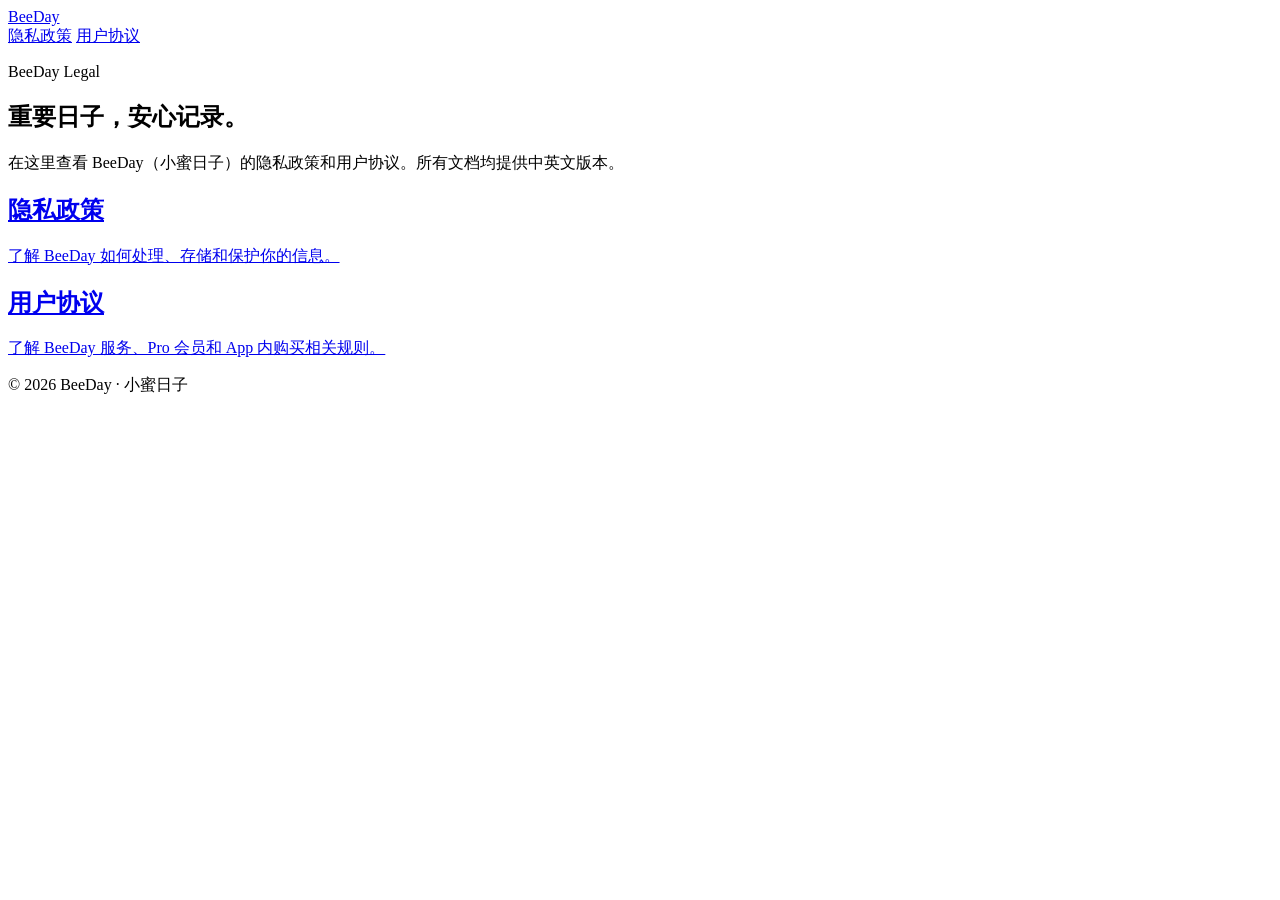
==== index.html @ bf7a6f74 "Add index.html" ====
<!doctype html>
<html lang="zh-CN">
  <head>
    <meta charset="utf-8">
    <meta name="viewport" content="width=device-width, initial-scale=1">
    <meta name="description" content="BeeDay legal documents and privacy information.">
    <title>BeeDay · Legal</title>
    <link rel="stylesheet" href="./styles.css">
  </head>
  <body>
    <header class="site-header">
      <nav class="nav" aria-label="Main navigation">
        <a class="brand" href="./">BeeDay</a>
        <div class="nav-links">
          <a href="./privacy.html">隐私政策</a>
          <a href="./terms.html">用户协议</a>
        </div>
      </nav>
    </header>
    <main>
      <section class="hero">
        <p class="eyebrow">BeeDay Legal</p>
        <h1>重要日子，安心记录。</h1>
        <p class="lead">
          在这里查看 BeeDay（小蜜日子）的隐私政策和用户协议。所有文档均提供中英文版本。
        </p>
        <div class="cards">
          <a class="card" href="./privacy.html">
            <h2>隐私政策</h2>
            <p>了解 BeeDay 如何处理、存储和保护你的信息。</p>
          </a>
          <a class="card" href="./terms.html">
            <h2>用户协议</h2>
            <p>了解 BeeDay 服务、Pro 会员和 App 内购买相关规则。</p>
          </a>
        </div>
      </section>
    </main>
    <footer class="site-footer">© 2026 BeeDay · 小蜜日子</footer>
  </body>
</html>
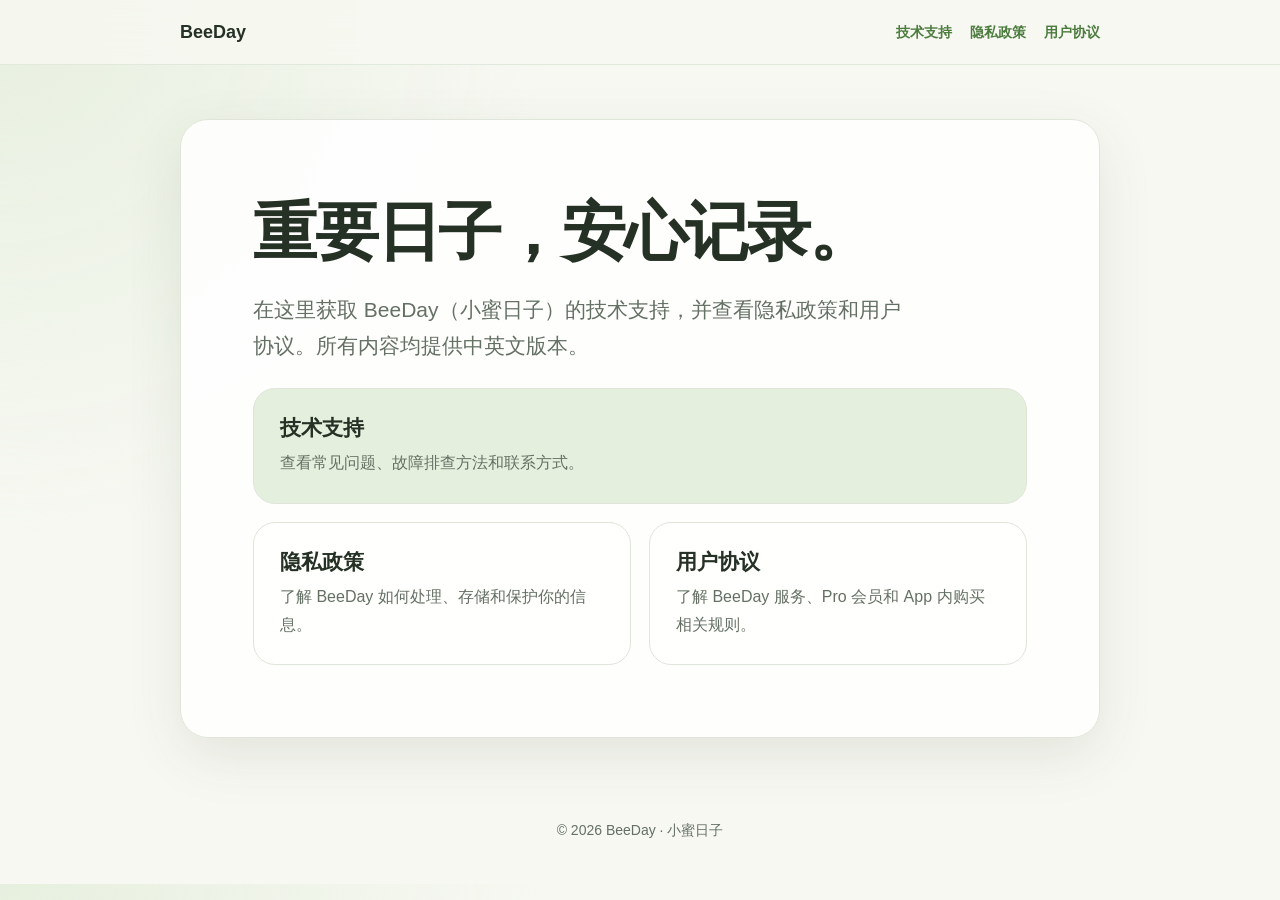
==== commit 26032121: "Add BeeDay technical support page" ====
--- a/index.html
+++ b/index.html
@@ -3,8 +3,8 @@
   <head>
     <meta charset="utf-8">
     <meta name="viewport" content="width=device-width, initial-scale=1">
-    <meta name="description" content="BeeDay legal documents and privacy information.">
-    <title>BeeDay · Legal</title>
+    <meta name="description" content="BeeDay technical support, privacy policy, and terms of service.">
+    <title>BeeDay · Support &amp; Legal</title>
     <link rel="stylesheet" href="./styles.css">
   </head>
   <body>
@@ -12,6 +12,7 @@
       <nav class="nav" aria-label="Main navigation">
         <a class="brand" href="./">BeeDay</a>
         <div class="nav-links">
+          <a href="./support.html">技术支持</a>
           <a href="./privacy.html">隐私政策</a>
           <a href="./terms.html">用户协议</a>
         </div>
@@ -19,12 +20,15 @@
     </header>
     <main>
       <section class="hero">
-        <p class="eyebrow">BeeDay Legal</p>
         <h1>重要日子，安心记录。</h1>
         <p class="lead">
-          在这里查看 BeeDay（小蜜日子）的隐私政策和用户协议。所有文档均提供中英文版本。
+          在这里获取 BeeDay（小蜜日子）的技术支持，并查看隐私政策和用户协议。所有内容均提供中英文版本。
         </p>
         <div class="cards">
+          <a class="card card-featured" href="./support.html">
+            <h2>技术支持</h2>
+            <p>查看常见问题、故障排查方法和联系方式。</p>
+          </a>
           <a class="card" href="./privacy.html">
             <h2>隐私政策</h2>
             <p>了解 BeeDay 如何处理、存储和保护你的信息。</p>
--- a/styles.css
+++ b/styles.css
@@ -0,0 +1,361 @@
+:root {
+  color-scheme: light;
+  --background: #f7f8f2;
+  --surface: rgba(255, 255, 255, 0.88);
+  --text: #263126;
+  --muted: #647064;
+  --accent: #4d7c3f;
+  --accent-soft: #e5efdd;
+  --border: #dfe6d9;
+  --shadow: 0 18px 55px rgba(47, 65, 43, 0.1);
+}
+
+* {
+  box-sizing: border-box;
+}
+
+html {
+  scroll-behavior: smooth;
+}
+
+body {
+  margin: 0;
+  background:
+    radial-gradient(circle at top left, rgba(229, 239, 221, 0.9), transparent 34rem),
+    var(--background);
+  color: var(--text);
+  font-family: -apple-system, BlinkMacSystemFont, "Segoe UI", "PingFang SC",
+    "Hiragino Sans GB", "Microsoft YaHei", sans-serif;
+  font-size: 16px;
+  line-height: 1.72;
+}
+
+a {
+  color: var(--accent);
+}
+
+a:hover {
+  text-decoration-thickness: 2px;
+}
+
+.site-header {
+  position: sticky;
+  top: 0;
+  z-index: 10;
+  border-bottom: 1px solid rgba(223, 230, 217, 0.85);
+  background: rgba(247, 248, 242, 0.86);
+  backdrop-filter: blur(18px);
+}
+
+.nav {
+  display: flex;
+  width: min(100% - 32px, 920px);
+  min-height: 64px;
+  margin: 0 auto;
+  align-items: center;
+  justify-content: space-between;
+  gap: 24px;
+}
+
+.brand {
+  color: var(--text);
+  font-size: 18px;
+  font-weight: 750;
+  text-decoration: none;
+}
+
+.nav-links {
+  display: flex;
+  align-items: center;
+  gap: 18px;
+}
+
+.nav-links a {
+  font-size: 14px;
+  font-weight: 650;
+  text-decoration: none;
+}
+
+.nav-links a[aria-current="page"] {
+  color: var(--text);
+}
+
+main {
+  width: min(100% - 32px, 920px);
+  margin: 54px auto 80px;
+}
+
+.hero,
+.document {
+  border: 1px solid var(--border);
+  border-radius: 28px;
+  background: var(--surface);
+  box-shadow: var(--shadow);
+}
+
+.hero {
+  padding: clamp(32px, 7vw, 72px);
+}
+
+.eyebrow {
+  margin: 0 0 10px;
+  color: var(--accent);
+  font-size: 13px;
+  font-weight: 750;
+  letter-spacing: 0.12em;
+  text-transform: uppercase;
+}
+
+h1,
+h2,
+h3 {
+  line-height: 1.25;
+}
+
+h1 {
+  margin: 0;
+  font-size: clamp(34px, 7vw, 64px);
+  letter-spacing: -0.035em;
+}
+
+.lead {
+  max-width: 660px;
+  margin: 20px 0 0;
+  color: var(--muted);
+  font-size: clamp(17px, 2.5vw, 21px);
+}
+
+.cards {
+  display: grid;
+  grid-template-columns: repeat(2, minmax(0, 1fr));
+  gap: 18px;
+  margin-top: 24px;
+}
+
+.card {
+  display: block;
+  padding: 26px;
+  border: 1px solid var(--border);
+  border-radius: 22px;
+  background: rgba(255, 255, 255, 0.76);
+  color: var(--text);
+  text-decoration: none;
+  transition: border-color 160ms ease, transform 160ms ease, box-shadow 160ms ease;
+}
+
+.card:hover {
+  border-color: #b8caae;
+  transform: translateY(-2px);
+}
+
+.card-featured {
+  grid-column: 1 / -1;
+  background: var(--accent-soft);
+}
+
+.card h2 {
+  margin: 0;
+  font-size: 21px;
+}
+
+.card p {
+  margin: 8px 0 0;
+  color: var(--muted);
+}
+
+.document {
+  padding: clamp(26px, 6vw, 64px);
+}
+
+.document-header {
+  padding-bottom: 30px;
+  border-bottom: 1px solid var(--border);
+}
+
+.document-header h1 {
+  font-size: clamp(32px, 6vw, 52px);
+}
+
+.meta {
+  margin: 16px 0 0;
+  color: var(--muted);
+}
+
+.language-nav {
+  display: flex;
+  gap: 12px;
+  margin-top: 22px;
+}
+
+.language-nav a {
+  padding: 8px 13px;
+  border-radius: 999px;
+  background: var(--accent-soft);
+  font-size: 14px;
+  font-weight: 700;
+  text-decoration: none;
+}
+
+.policy-section {
+  padding-top: 34px;
+}
+
+.policy-section + .policy-section {
+  margin-top: 54px;
+  border-top: 1px solid var(--border);
+}
+
+.support-contact {
+  display: flex;
+  margin: 32px 0 0;
+  padding: 22px;
+  border: 1px solid var(--border);
+  border-radius: 18px;
+  background: var(--accent-soft);
+  align-items: center;
+  justify-content: space-between;
+  gap: 24px;
+}
+
+.support-contact h2 {
+  margin: 0;
+  font-size: 20px;
+}
+
+.support-contact p {
+  margin: 8px 0 0;
+  color: var(--muted);
+}
+
+.contact-button {
+  display: inline-flex;
+  flex: 0 0 auto;
+  min-height: 44px;
+  padding: 10px 16px;
+  border-radius: 12px;
+  background: var(--accent);
+  color: #fff;
+  align-items: center;
+  font-size: 14px;
+  font-weight: 700;
+  text-decoration: none;
+}
+
+.contact-button:hover {
+  background: #3f6b34;
+}
+
+.faq-section > h2:first-child {
+  margin-top: 0;
+}
+
+.faq-item {
+  padding: 20px 0;
+  border-bottom: 1px solid var(--border);
+}
+
+.faq-item h3 {
+  margin: 0;
+  font-size: 19px;
+}
+
+.faq-item p {
+  margin: 8px 0 0;
+  color: var(--muted);
+}
+
+.support-updated {
+  margin-top: 42px;
+  padding-top: 24px;
+  border-top: 1px solid var(--border);
+}
+
+.policy-section h2 {
+  margin-top: 34px;
+  font-size: 23px;
+}
+
+.policy-section h3 {
+  margin-top: 28px;
+  font-size: 19px;
+}
+
+.notice {
+  padding: 16px 18px;
+  border-left: 4px solid var(--accent);
+  border-radius: 0 12px 12px 0;
+  background: var(--accent-soft);
+}
+
+table {
+  width: 100%;
+  border-collapse: collapse;
+  overflow: hidden;
+  border: 1px solid var(--border);
+  border-radius: 14px;
+}
+
+th,
+td {
+  padding: 12px 14px;
+  border-bottom: 1px solid var(--border);
+  text-align: left;
+  vertical-align: top;
+}
+
+th {
+  background: var(--accent-soft);
+}
+
+tr:last-child td {
+  border-bottom: 0;
+}
+
+.site-footer {
+  width: min(100% - 32px, 920px);
+  margin: 0 auto 42px;
+  color: var(--muted);
+  font-size: 14px;
+  text-align: center;
+}
+
+@media (max-width: 680px) {
+  .nav {
+    min-height: 58px;
+  }
+
+  .nav-links {
+    gap: 10px;
+  }
+
+  .nav-links a {
+    font-size: 12px;
+  }
+
+  main {
+    margin-top: 28px;
+  }
+
+  .cards {
+    grid-template-columns: 1fr;
+  }
+
+  .hero,
+  .document {
+    border-radius: 22px;
+  }
+
+  .support-contact {
+    align-items: stretch;
+    flex-direction: column;
+  }
+
+  .contact-button {
+    justify-content: center;
+  }
+
+  table {
+    display: block;
+    overflow-x: auto;
+  }
+}
